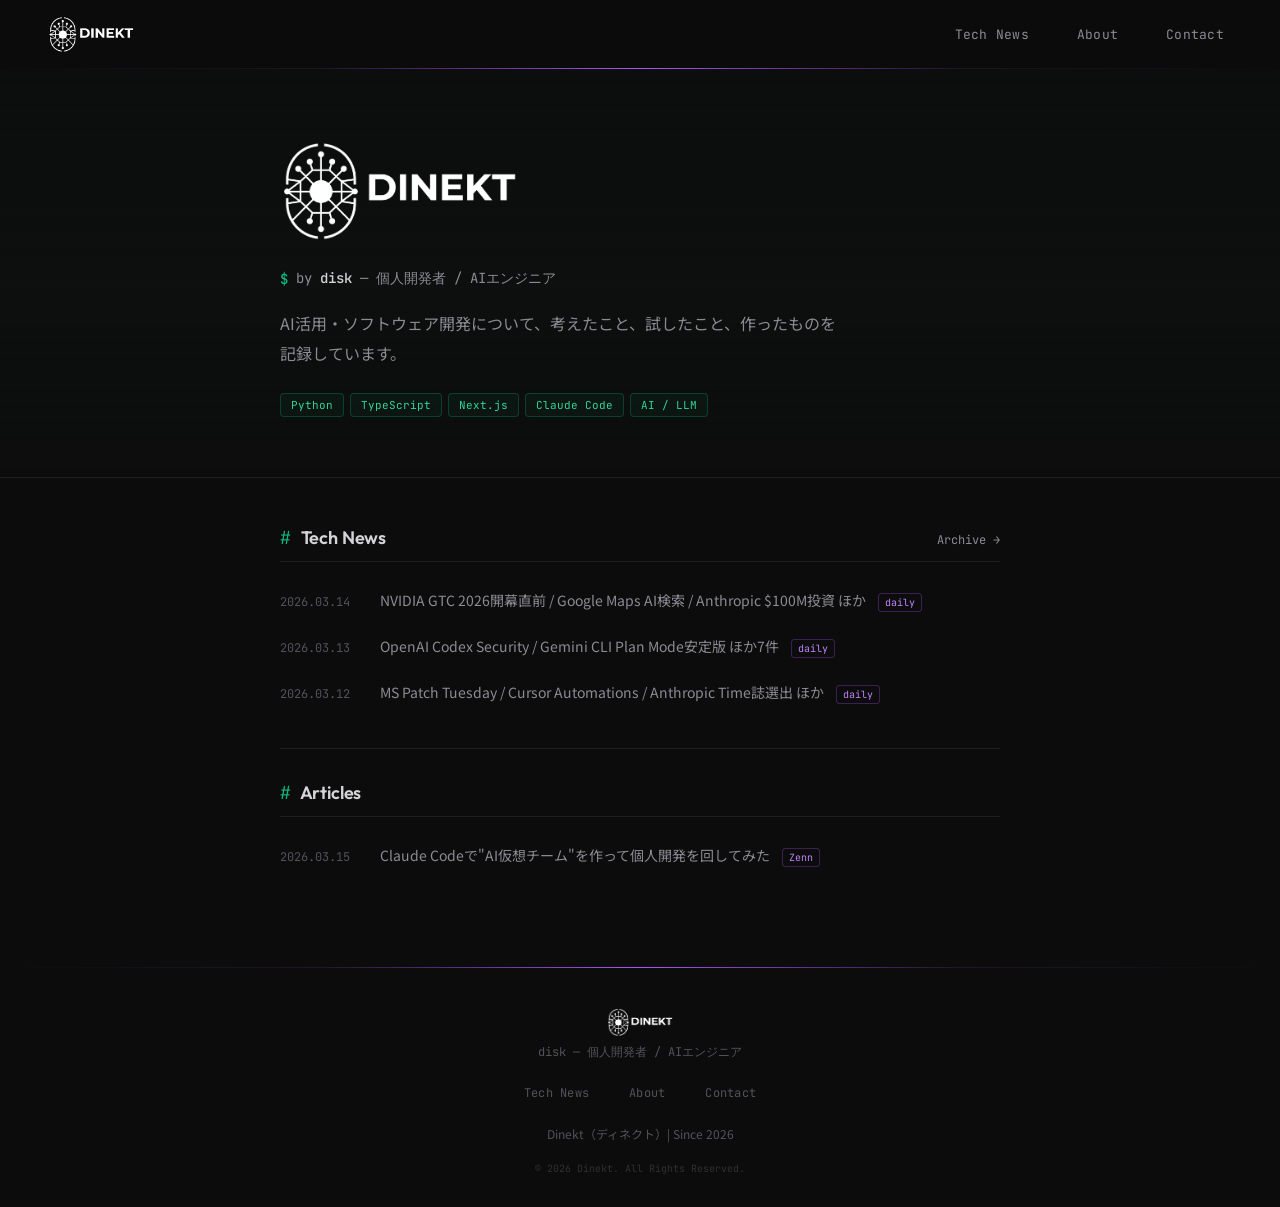
==== index.html @ d0fda5d6 "feat: ArticlesセクションにZenn初投稿記事を掲載 Co-Authored-By: Claude Opus 4.6 (1M context) <noreply@anthropic.com" ====
<!DOCTYPE html>
<html lang="ja">
<head>
<meta charset="UTF-8">
<meta name="viewport" content="width=device-width, initial-scale=1.0">
<title>Dinekt — disk | 個人開発者・AIエンジニア</title>
<meta name="description" content="disk（Dinekt）の技術ブログ＆ポートフォリオ。AI活用・ソフトウェア開発・テックニュースを発信しています。">
<meta property="og:title" content="Dinekt — disk | 個人開発者・AIエンジニア">
<meta property="og:description" content="AI活用・ソフトウェア開発・テックニュースを発信する個人開発者diskのサイト。">
<meta property="og:type" content="website">
<meta property="og:url" content="https://dinekt.com/">
<link rel="canonical" href="https://dinekt.com/">
<link rel="sitemap" type="application/xml" href="/sitemap.xml">
<meta name="robots" content="index, follow">
<meta property="og:image" content="https://dinekt.com/assets/logo.png">
<meta property="og:locale" content="ja_JP">
<meta property="og:site_name" content="Dinekt">
<meta name="twitter:card" content="summary">
<meta name="twitter:title" content="Dinekt — disk | 個人開発者・AIエンジニア">
<meta name="twitter:description" content="AI活用・ソフトウェア開発・テックニュースを発信する個人開発者diskのサイト。">
<link rel="preconnect" href="https://fonts.googleapis.com">
<link href="https://fonts.googleapis.com/css2?family=Outfit:wght@300;400;500;600;700;800&family=Noto+Sans+JP:wght@300;400;500;600;700&family=JetBrains+Mono:wght@300;400;500&display=swap" rel="stylesheet">
<link rel="stylesheet" href="css/style.css">
</head>
<body>

<!-- ===== HEADER ===== -->
<header id="header" class="scrolled">
  <a href="#" class="logo"><img src="assets/logo.png" alt="Dinekt" class="logo-img"></a>
  <nav id="nav">
    <a href="tech-news.html">Tech News</a>
    <a href="about.html">About</a>
    <a href="contact.html">Contact</a>
  </nav>
  <div class="hamburger" id="hamburger">
    <span></span><span></span><span></span>
  </div>
</header>

<!-- Mobile menu overlay -->
<div class="mobile-menu" id="mobile-menu">
  <nav class="mobile-nav">
    <a href="tech-news.html">Tech News</a>
    <a href="about.html">About</a>
    <a href="contact.html">Contact</a>
  </nav>
</div>

<!-- ===== HERO (compact, journal style) ===== -->
<section class="journal-hero">
  <div class="journal-hero-inner">
    <div class="journal-hero-logo">
      <img src="assets/logo.png" alt="Dinekt" class="hero-logo">
    </div>
    <div class="journal-hero-meta">
      <span class="journal-prompt">$</span>
      <span class="journal-typing">by <strong>disk</strong> — 個人開発者 / AIエンジニア</span>
    </div>
    <p class="journal-hero-desc">
      AI活用・ソフトウェア開発について、考えたこと、試したこと、作ったものを記録しています。
    </p>
    <div class="journal-tags">
      <span>Python</span>
      <span>TypeScript</span>
      <span>Next.js</span>
      <span>Claude Code</span>
      <span>AI / LLM</span>
    </div>
  </div>
</section>

<!-- ===== FEED ===== -->
<main class="feed">
  <div class="feed-inner">

    <!-- Section: Tech News -->
    <section class="feed-section">
      <div class="feed-section-header">
        <h2><span class="feed-hash">#</span> Tech News</h2>
        <a href="tech-news.html" class="feed-more">Archive &rarr;</a>
      </div>
      <div class="feed-list">
        <a href="tech-news.html" class="feed-item">
          <time>2026.03.14</time>
          <div class="feed-item-body">
            <p class="feed-item-title">NVIDIA GTC 2026開幕直前 / Google Maps AI検索 / Anthropic $100M投資 ほか</p>
            <span class="feed-item-tag">daily</span>
          </div>
        </a>
        <a href="tech-news.html" class="feed-item">
          <time>2026.03.13</time>
          <div class="feed-item-body">
            <p class="feed-item-title">OpenAI Codex Security / Gemini CLI Plan Mode安定版 ほか7件</p>
            <span class="feed-item-tag">daily</span>
          </div>
        </a>
        <a href="tech-news.html" class="feed-item">
          <time>2026.03.12</time>
          <div class="feed-item-body">
            <p class="feed-item-title">MS Patch Tuesday / Cursor Automations / Anthropic Time誌選出 ほか</p>
            <span class="feed-item-tag">daily</span>
          </div>
        </a>
      </div>
    </section>

    <!-- Divider -->
    <hr class="feed-divider">

    <!-- Section: Articles -->
    <section class="feed-section">
      <div class="feed-section-header">
        <h2><span class="feed-hash">#</span> Articles</h2>
      </div>
      <div class="feed-list">
        <a href="https://zenn.dev/dinekt/articles/ai-virtual-team-with-claude-code" class="feed-item" target="_blank" rel="noopener">
          <time>2026.03.15</time>
          <div class="feed-item-body">
            <p class="feed-item-title">Claude Codeで"AI仮想チーム"を作って個人開発を回してみた</p>
            <span class="feed-item-tag">Zenn</span>
          </div>
        </a>
      </div>
    </section>

    <!-- Projects: 準備ができたら追加 -->

  </div>
</main>

<!-- ===== FOOTER ===== -->
<footer>
  <div class="footer-inner">
    <div class="footer-left">
      <a href="#" class="footer-logo"><img src="assets/logo.png" alt="Dinekt" class="footer-logo-img"></a>
      <p class="footer-tagline">disk — 個人開発者 / AIエンジニア</p>
    </div>
    <nav class="footer-nav">
      <a href="tech-news.html">Tech News</a>
      <a href="about.html">About</a>
      <a href="contact.html">Contact</a>
    </nav>
    <div class="footer-info">
      <p>Dinekt（ディネクト）| Since 2026</p>
    </div>
    <p class="footer-copy">&copy; 2026 Dinekt. All Rights Reserved.</p>
  </div>
</footer>

<script type="application/ld+json">
{
  "@context": "https://schema.org",
  "@type": "Person",
  "name": "disk",
  "url": "https://dinekt.com",
  "jobTitle": "個人開発者 / AIエンジニア",
  "knowsAbout": ["AI", "Python", "TypeScript", "ソフトウェア開発"],
  "brand": {
    "@type": "Brand",
    "name": "Dinekt"
  }
}
</script>
<script src="js/main.js"></script>
</body>
</html>
---- css/style.css ----
*, *::before, *::after {
  margin: 0;
  padding: 0;
  box-sizing: border-box;
}

:root {
  --primary: #0a0a0a;
  --accent: #10b981;
  --accent-light: #34d399;
  --accent-glow: rgba(16, 185, 129, 0.12);
  --accent-purple: #a855f7;
  --accent-purple-light: #c084fc;
  --accent-purple-glow: rgba(168, 85, 247, 0.12);
  --bg: #0c0c0c;
  --bg-surface: #141414;
  --bg-hover: #1a1a1a;
  --border: rgba(255,255,255,0.08);
  --border-strong: rgba(255,255,255,0.15);
  --text: #d4d4d8;
  --text-muted: #8b8b94;
  --text-faint: #52525b;
  --font-en: 'Outfit', sans-serif;
  --font-jp: 'Noto Sans JP', sans-serif;
  --font-mono: 'JetBrains Mono', monospace;

  --text-xs: 0.75rem;
  --text-sm: 0.8125rem;
  --text-base: 0.875rem;
  --text-md: 1rem;
  --text-lg: 1.125rem;
  --text-xl: 1.5rem;

  --ease-out: cubic-bezier(0.215, 0.61, 0.355, 1);
}

html {
  scroll-behavior: smooth;
  font-size: 16px;
}

body {
  font-family: var(--font-jp);
  background: var(--bg);
  color: var(--text);
  overflow-x: hidden;
  -webkit-font-smoothing: antialiased;
}

/* ============ ANIMATIONS ============ */
@keyframes pulse-green {
  0%, 100% { box-shadow: 0 0 8px rgba(16, 185, 129, 0.5); }
  50% { box-shadow: 0 0 18px rgba(16, 185, 129, 0.2); }
}

@keyframes fade-in-up {
  from { opacity: 0; transform: translateY(12px); }
  to { opacity: 1; transform: translateY(0); }
}

/* ============ HEADER ============ */
header {
  position: fixed;
  top: 0;
  left: 0;
  width: 100%;
  z-index: 1000;
  padding: 16px 48px;
  display: flex;
  justify-content: space-between;
  align-items: center;
  background: rgba(12,12,12,0.9);
  backdrop-filter: blur(20px);
  -webkit-backdrop-filter: blur(20px);
  border-bottom: 1px solid transparent;
  border-image: linear-gradient(90deg, transparent, var(--accent-purple-glow), var(--accent-purple), var(--accent-purple-glow), transparent) 1;
}

.logo { text-decoration: none; display: flex; align-items: center; }
.logo-img { height: 36px; width: auto; filter: invert(1); }

nav { display: flex; gap: 32px; align-items: center; }

nav a {
  font-family: var(--font-mono);
  font-size: var(--text-sm);
  font-weight: 400;
  letter-spacing: 0.02em;
  color: var(--text-muted);
  text-decoration: none;
  padding: 4px 8px;
  border-radius: 4px;
  transition: color 0.3s var(--ease-out), background 0.3s var(--ease-out);
}

nav a:hover {
  color: var(--text);
  background: var(--accent-purple-glow);
}

nav a.nav-active {
  color: var(--accent-purple-light);
}

/* Hamburger */
.hamburger { display: none; flex-direction: column; gap: 5px; cursor: pointer; z-index: 1001; }
.hamburger span { width: 20px; height: 1.5px; background: var(--text); transition: transform 0.3s, opacity 0.3s; }
.hamburger.active span:nth-child(1) { transform: translateY(6.5px) rotate(45deg); }
.hamburger.active span:nth-child(2) { opacity: 0; }
.hamburger.active span:nth-child(3) { transform: translateY(-6.5px) rotate(-45deg); }

.mobile-menu {
  position: fixed; inset: 0; z-index: 999;
  background: rgba(12,12,12,0.98);
  backdrop-filter: blur(20px);
  display: flex; align-items: center; justify-content: center;
  opacity: 0; pointer-events: none; transition: opacity 0.4s;
}
.mobile-menu.open { opacity: 1; pointer-events: auto; }
.mobile-nav { display: flex; flex-direction: column; align-items: center; gap: 28px; }
.mobile-nav a {
  font-family: var(--font-mono); font-size: var(--text-lg); color: var(--text);
  text-decoration: none;
}

/* ============ JOURNAL HERO ============ */
.journal-hero {
  padding: 140px 48px 60px;
  border-bottom: 1px solid var(--border);
  background: linear-gradient(180deg, var(--bg) 0%, rgba(16, 185, 129, 0.02) 60%, var(--bg) 100%);
}

.journal-hero-inner {
  max-width: 720px;
  margin: 0 auto;
  animation: fade-in-up 0.8s var(--ease-out);
}

.journal-hero-logo {
  margin-bottom: 24px;
}

.hero-logo {
  height: clamp(64px, 12vw, 100px);
  width: auto;
  filter: invert(1);
}

.journal-hero-meta {
  font-family: var(--font-mono);
  font-size: var(--text-base);
  color: var(--text-muted);
  margin-bottom: 20px;
  display: flex;
  align-items: center;
  gap: 8px;
}

.journal-prompt {
  color: var(--accent);
  font-weight: 500;
}

.journal-typing strong {
  color: var(--text);
  font-weight: 500;
}

.journal-hero-desc {
  font-size: var(--text-md);
  line-height: 1.9;
  color: var(--text-muted);
  font-weight: 400;
  margin-bottom: 24px;
  max-width: 560px;
}

.journal-tags {
  display: flex;
  flex-wrap: wrap;
  gap: 6px;
}

.journal-tags span {
  font-family: var(--font-mono);
  font-size: 0.6875rem;
  padding: 4px 10px;
  border: 1px solid rgba(16, 185, 129, 0.25);
  border-radius: 4px;
  color: var(--accent-light);
  background: rgba(16, 185, 129, 0.05);
  transition: all 0.3s;
}

.journal-tags span:hover {
  border-color: var(--accent);
  background: rgba(16, 185, 129, 0.12);
  box-shadow: 0 0 10px rgba(16, 185, 129, 0.15);
}

/* ============ FEED ============ */
.feed {
  padding: 0 48px;
}

.feed-inner {
  max-width: 720px;
  margin: 0 auto;
  padding: 48px 0 80px;
}

.feed-section {
  margin-bottom: 8px;
}

.feed-section-header {
  display: flex;
  align-items: baseline;
  justify-content: space-between;
  margin-bottom: 16px;
  padding-bottom: 12px;
  border-bottom: 1px solid var(--border);
}

.feed-section-header h2 {
  font-family: var(--font-en);
  font-size: var(--text-lg);
  font-weight: 600;
  color: var(--text);
  letter-spacing: -0.01em;
}

.feed-hash {
  color: var(--accent);
  margin-right: 6px;
  font-family: var(--font-mono);
  font-weight: 400;
}

.feed-more {
  font-family: var(--font-mono);
  font-size: var(--text-xs);
  color: var(--text-muted);
  text-decoration: none;
  transition: color 0.3s;
}

.feed-more:hover { color: var(--accent-light); }

.feed-list {
  display: flex;
  flex-direction: column;
}

.feed-item {
  display: flex;
  align-items: baseline;
  gap: 20px;
  padding: 12px 12px;
  margin: 0 -12px;
  border-radius: 8px;
  text-decoration: none;
  transition: background 0.2s, box-shadow 0.3s;
}

.feed-item:hover {
  background: var(--bg-hover);
  box-shadow: inset 2px 0 0 var(--accent);
}

.feed-item time {
  font-family: var(--font-mono);
  font-size: var(--text-xs);
  color: var(--text-faint);
  white-space: nowrap;
  min-width: 80px;
}

.feed-item-body {
  display: flex;
  align-items: baseline;
  gap: 12px;
  flex: 1;
  min-width: 0;
}

.feed-item-title {
  font-size: var(--text-base);
  line-height: 1.5;
  color: var(--text-muted);
  font-weight: 400;
  margin: 0;
  transition: color 0.3s;
}

.feed-item:hover .feed-item-title {
  color: var(--text);
}

.feed-item-tag {
  font-family: var(--font-mono);
  font-size: 0.625rem;
  padding: 2px 6px;
  border: 1px solid rgba(168, 85, 247, 0.3);
  border-radius: 3px;
  color: var(--accent-purple-light);
  white-space: nowrap;
  flex-shrink: 0;
}

.feed-muted {
  color: var(--text-faint) !important;
  font-family: var(--font-mono);
  font-style: normal;
  font-size: var(--text-sm);
}

.feed-item-placeholder {
  padding: 16px 12px;
}

.feed-divider {
  border: none;
  border-top: 1px solid var(--border);
  margin: 32px 0;
}

/* ============ PROJECTS ============ */
.feed-projects {
  display: flex;
  flex-direction: column;
  gap: 4px;
}

.feed-project {
  display: flex;
  align-items: center;
  gap: 16px;
  padding: 14px 12px;
  margin: 0 -12px;
  border-radius: 8px;
  transition: background 0.2s;
}

.feed-project:hover {
  background: var(--bg-hover);
}

.project-status {
  width: 8px;
  height: 8px;
  border-radius: 50%;
  flex-shrink: 0;
}

.project-status-active {
  background: var(--accent);
  animation: pulse-green 2.5s ease-in-out infinite;
}

.project-info {
  flex: 1;
  min-width: 0;
}

.project-info h3 {
  font-family: var(--font-en);
  font-size: var(--text-base);
  font-weight: 600;
  color: var(--text);
  margin-bottom: 2px;
}

.project-info p {
  font-size: var(--text-sm);
  color: var(--text-muted);
  font-weight: 400;
  margin: 0;
}

.project-tech {
  font-family: var(--font-mono);
  font-size: 0.625rem;
  color: var(--text-faint);
  white-space: nowrap;
}

/* ============ PAGE CONTENT (About, Contact) ============ */
.page-content {
  padding: 120px 48px 80px;
}

.page-inner {
  max-width: 720px;
  margin: 0 auto;
}

.page-inner-narrow {
  max-width: 560px;
}

.page-title {
  font-family: var(--font-en);
  font-size: clamp(1.5rem, 3vw, 2rem);
  font-weight: 700;
  color: var(--text);
  margin-bottom: 40px;
  padding-bottom: 16px;
  border-bottom: 1px solid var(--border);
}

.page-desc {
  font-size: var(--text-md);
  color: var(--text-muted);
  font-weight: 400;
  line-height: 1.8;
  margin-bottom: 32px;
}

/* About page */
.about-block {
  margin-bottom: 48px;
}

.about-block h2 {
  font-family: var(--font-en);
  font-size: var(--text-lg);
  font-weight: 600;
  color: var(--text);
  margin-bottom: 16px;
}

.about-role {
  font-family: var(--font-mono);
  font-size: var(--text-sm);
  color: var(--accent);
  margin-bottom: 16px;
}

.about-block p {
  font-size: var(--text-base);
  line-height: 2;
  color: var(--text-muted);
  font-weight: 400;
  margin-bottom: 12px;
}

.skill-section {
  margin-bottom: 20px;
}

.skill-section h3 {
  font-family: var(--font-mono);
  font-size: var(--text-xs);
  font-weight: 500;
  color: var(--text-faint);
  margin-bottom: 8px;
  text-transform: uppercase;
  letter-spacing: 0.05em;
}

.skill-tags {
  display: flex;
  flex-wrap: wrap;
  gap: 6px;
}

.skill-tags span {
  font-family: var(--font-mono);
  font-size: 0.6875rem;
  padding: 4px 10px;
  border: 1px solid rgba(16, 185, 129, 0.25);
  border-radius: 4px;
  color: var(--accent-light);
  background: rgba(16, 185, 129, 0.05);
  transition: all 0.3s;
}

.skill-tags span:hover {
  border-color: var(--accent);
  background: rgba(16, 185, 129, 0.12);
  box-shadow: 0 0 10px rgba(16, 185, 129, 0.15);
}

.about-table {
  width: 100%;
  border-collapse: collapse;
  margin-top: 16px;
}

.about-table tr { border-bottom: 1px solid var(--border); }

.about-table th {
  font-size: var(--text-sm);
  font-weight: 400;
  color: var(--text-faint);
  text-align: left;
  padding: 12px 0;
  width: 120px;
}

.about-table td {
  font-size: var(--text-base);
  color: var(--text-muted);
  padding: 12px 0;
}

/* Contact page */
.contact-form {
  display: flex;
  flex-direction: column;
  gap: 16px;
}

.form-row {
  display: grid;
  grid-template-columns: 1fr 1fr;
  gap: 16px;
}

.form-group label {
  display: block;
  font-family: var(--font-mono);
  font-size: var(--text-xs);
  color: var(--text-faint);
  margin-bottom: 6px;
  text-transform: uppercase;
  letter-spacing: 0.05em;
}

.form-group input,
.form-group select,
.form-group textarea {
  width: 100%;
  padding: 12px 14px;
  background: var(--bg-surface);
  border: 1px solid var(--border);
  border-radius: 6px;
  color: var(--text);
  font-family: var(--font-jp);
  font-size: var(--text-base);
  transition: border-color 0.3s, box-shadow 0.3s;
  outline: none;
}

.form-group input::placeholder,
.form-group textarea::placeholder {
  color: var(--text-faint);
}

.form-group select {
  appearance: none;
  background-image: url("data:image/svg+xml,%3Csvg xmlns='http://www.w3.org/2000/svg' width='10' height='6' viewBox='0 0 10 6'%3E%3Cpath d='M1 1l4 4 4-4' stroke='rgba(255,255,255,0.3)' stroke-width='1.5' fill='none'/%3E%3C/svg%3E");
  background-repeat: no-repeat;
  background-position: right 14px center;
  cursor: pointer;
}

.form-group select option { background: var(--bg-surface); color: var(--text); }

.form-group input:focus,
.form-group select:focus,
.form-group textarea:focus {
  border-color: var(--accent);
  box-shadow: 0 0 12px rgba(16, 185, 129, 0.2);
}

.form-group textarea { resize: vertical; min-height: 100px; }

.contact-btn-sm {
  display: inline-flex;
  align-items: center;
  gap: 8px;
  padding: 12px 28px;
  background: linear-gradient(135deg, var(--accent-purple), var(--accent-purple-light));
  color: #fff;
  border: none;
  border-radius: 6px;
  font-family: var(--font-jp);
  font-size: var(--text-base);
  font-weight: 500;
  cursor: pointer;
  transition: all 0.3s var(--ease-out);
  align-self: flex-start;
}

.contact-btn-sm:hover {
  transform: translateY(-2px);
  box-shadow: 0 8px 24px rgba(168, 85, 247, 0.3);
}

.form-note {
  font-size: var(--text-xs);
  color: var(--text-faint);
  margin-top: 8px;
}

/* ============ FOOTER ============ */
footer {
  border-top: 1px solid transparent;
  border-image: linear-gradient(90deg, transparent, var(--accent-purple-glow), var(--accent-purple), var(--accent-purple-glow), transparent) 1;
  padding: 40px 48px 32px;
}

.footer-inner {
  max-width: 720px;
  margin: 0 auto;
  display: flex;
  flex-direction: column;
  align-items: center;
  gap: 20px;
}

.footer-left {
  display: flex;
  flex-direction: column;
  align-items: center;
  gap: 8px;
}

.footer-logo { display: flex; align-items: center; }
.footer-logo-img { height: 28px; width: auto; filter: invert(1); }

.footer-tagline {
  font-family: var(--font-mono);
  font-size: var(--text-xs);
  color: var(--text-faint);
}

.footer-nav { display: flex; gap: 24px; flex-wrap: wrap; justify-content: center; }

.footer-nav a {
  font-family: var(--font-mono);
  font-size: var(--text-xs);
  color: var(--text-faint);
  text-decoration: none;
  transition: color 0.3s;
}

.footer-nav a:hover { color: var(--accent-light); }

.footer-info { font-size: var(--text-xs); color: var(--text-faint); }

.footer-copy {
  font-family: var(--font-mono);
  font-size: 0.625rem;
  color: rgba(255,255,255,0.15);
}

/* ============ RESPONSIVE ============ */
@media (max-width: 768px) {
  header { padding: 14px 20px; }
  nav { display: none; }
  .hamburger { display: flex; }

  .journal-hero { padding: 110px 20px 48px; }
  .feed { padding: 0 20px; }
  .page-content { padding: 100px 20px 60px; }
  footer { padding: 32px 20px 24px; }

  .feed-item { flex-direction: column; gap: 4px; }
  .feed-item time { min-width: unset; }
  .feed-item-body { flex-direction: column; }

  .feed-project { flex-direction: column; align-items: flex-start; gap: 8px; }
  .project-tech { margin-left: 24px; }

  .form-row { grid-template-columns: 1fr; }
}
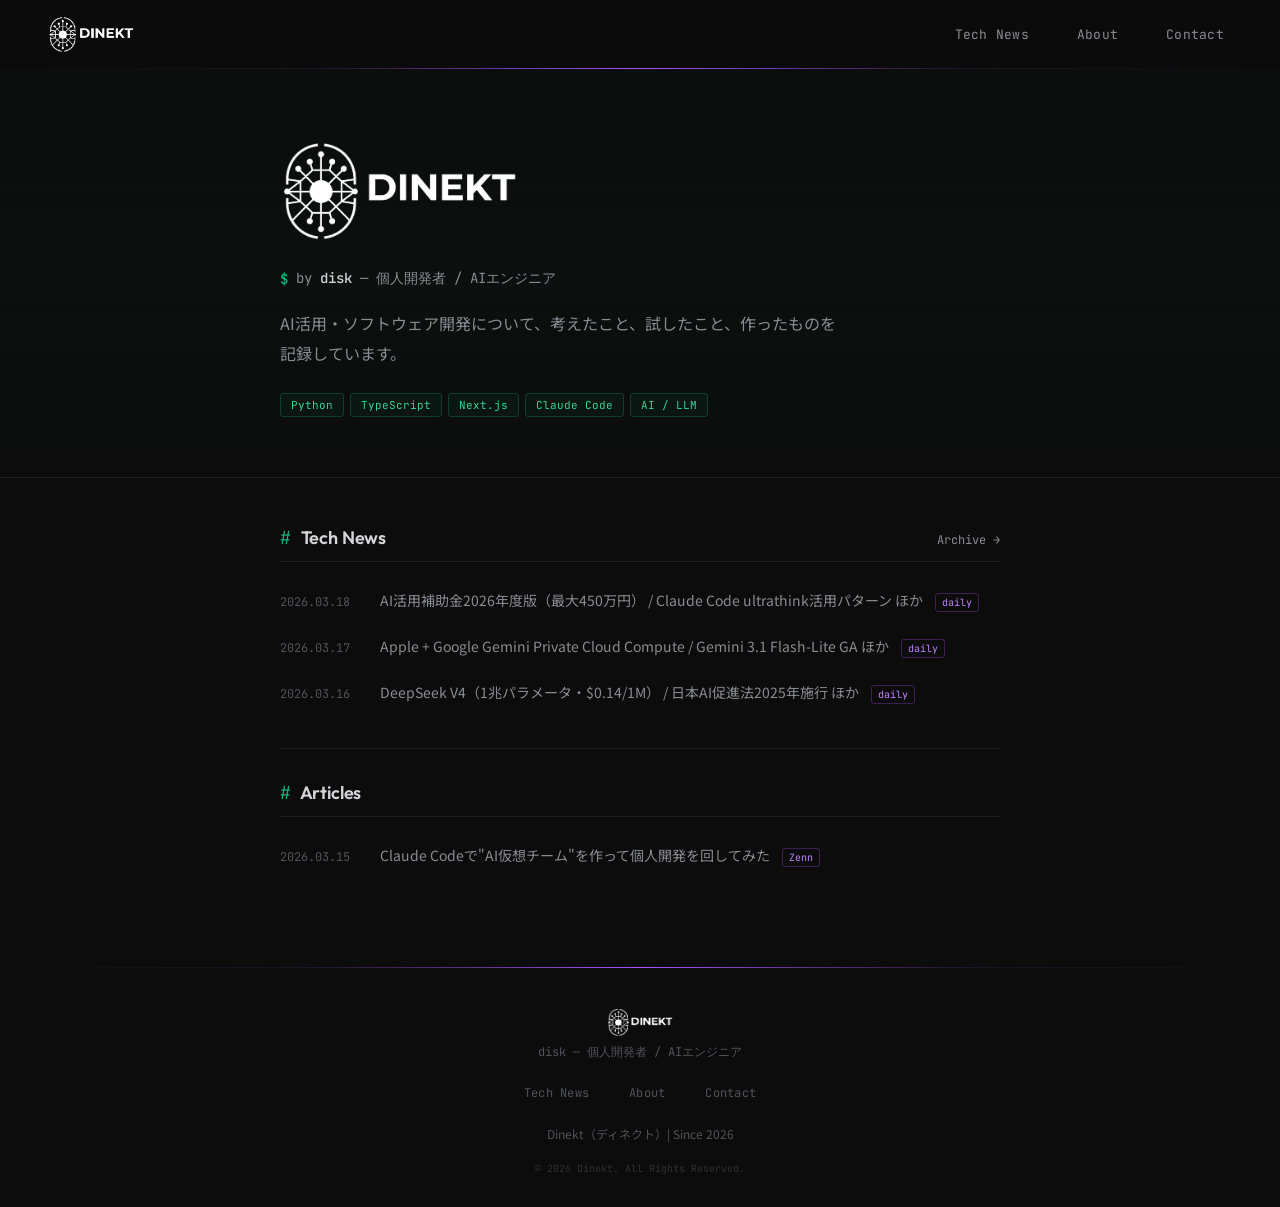
==== commit a74d4b74: "docs: テックニュース4日分追加（3/15-3/18） - 2026-03-15: NVIDIA Nemotron 3 Super / PyPI悪意パッケージ - 2026-03-16: Deep" ====
--- a/index.html
+++ b/index.html
@@ -80,24 +80,24 @@
         <a href="tech-news.html" class="feed-more">Archive &rarr;</a>
       </div>
       <div class="feed-list">
-        <a href="tech-news.html" class="feed-item">
-          <time>2026.03.14</time>
+        <a href="tech-news.html#2026-03-18" class="feed-item">
+          <time>2026.03.18</time>
           <div class="feed-item-body">
-            <p class="feed-item-title">NVIDIA GTC 2026開幕直前 / Google Maps AI検索 / Anthropic $100M投資 ほか</p>
+            <p class="feed-item-title">AI活用補助金2026年度版（最大450万円） / Claude Code ultrathink活用パターン ほか</p>
             <span class="feed-item-tag">daily</span>
           </div>
         </a>
-        <a href="tech-news.html" class="feed-item">
-          <time>2026.03.13</time>
+        <a href="tech-news.html#2026-03-17" class="feed-item">
+          <time>2026.03.17</time>
           <div class="feed-item-body">
-            <p class="feed-item-title">OpenAI Codex Security / Gemini CLI Plan Mode安定版 ほか7件</p>
+            <p class="feed-item-title">Apple + Google Gemini Private Cloud Compute / Gemini 3.1 Flash-Lite GA ほか</p>
             <span class="feed-item-tag">daily</span>
           </div>
         </a>
-        <a href="tech-news.html" class="feed-item">
-          <time>2026.03.12</time>
+        <a href="tech-news.html#2026-03-16" class="feed-item">
+          <time>2026.03.16</time>
           <div class="feed-item-body">
-            <p class="feed-item-title">MS Patch Tuesday / Cursor Automations / Anthropic Time誌選出 ほか</p>
+            <p class="feed-item-title">DeepSeek V4（1兆パラメータ・$0.14/1M） / 日本AI促進法2025年施行 ほか</p>
             <span class="feed-item-tag">daily</span>
           </div>
         </a>
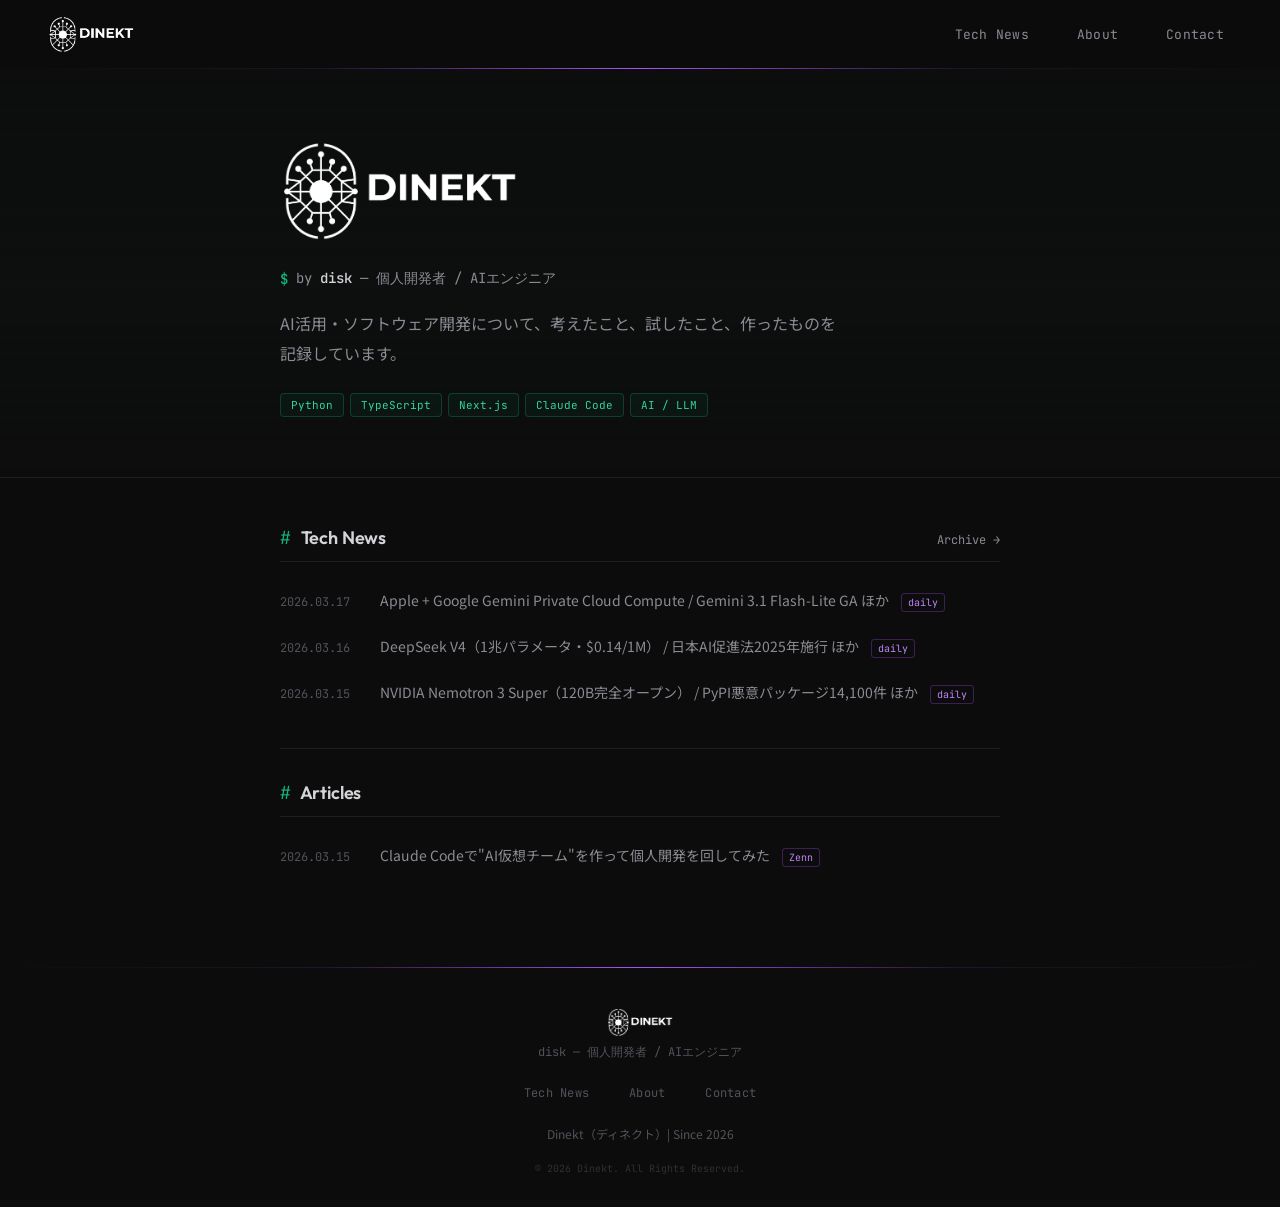
==== commit c5a9a6b4: "fix: 3/18テックニュースを非表示（明日分のため） articles.jsonから3/18を除外、index.htmlの最新3件を3/15-3/17に変更。 MDファイルは保持（明日公開時にar" ====
--- a/index.html
+++ b/index.html
@@ -80,13 +80,6 @@
         <a href="tech-news.html" class="feed-more">Archive &rarr;</a>
       </div>
       <div class="feed-list">
-        <a href="tech-news.html#2026-03-18" class="feed-item">
-          <time>2026.03.18</time>
-          <div class="feed-item-body">
-            <p class="feed-item-title">AI活用補助金2026年度版（最大450万円） / Claude Code ultrathink活用パターン ほか</p>
-            <span class="feed-item-tag">daily</span>
-          </div>
-        </a>
         <a href="tech-news.html#2026-03-17" class="feed-item">
           <time>2026.03.17</time>
           <div class="feed-item-body">
@@ -98,6 +91,13 @@
           <time>2026.03.16</time>
           <div class="feed-item-body">
             <p class="feed-item-title">DeepSeek V4（1兆パラメータ・$0.14/1M） / 日本AI促進法2025年施行 ほか</p>
+            <span class="feed-item-tag">daily</span>
+          </div>
+        </a>
+        <a href="tech-news.html#2026-03-15" class="feed-item">
+          <time>2026.03.15</time>
+          <div class="feed-item-body">
+            <p class="feed-item-title">NVIDIA Nemotron 3 Super（120B完全オープン） / PyPI悪意パッケージ14,100件 ほか</p>
             <span class="feed-item-tag">daily</span>
           </div>
         </a>
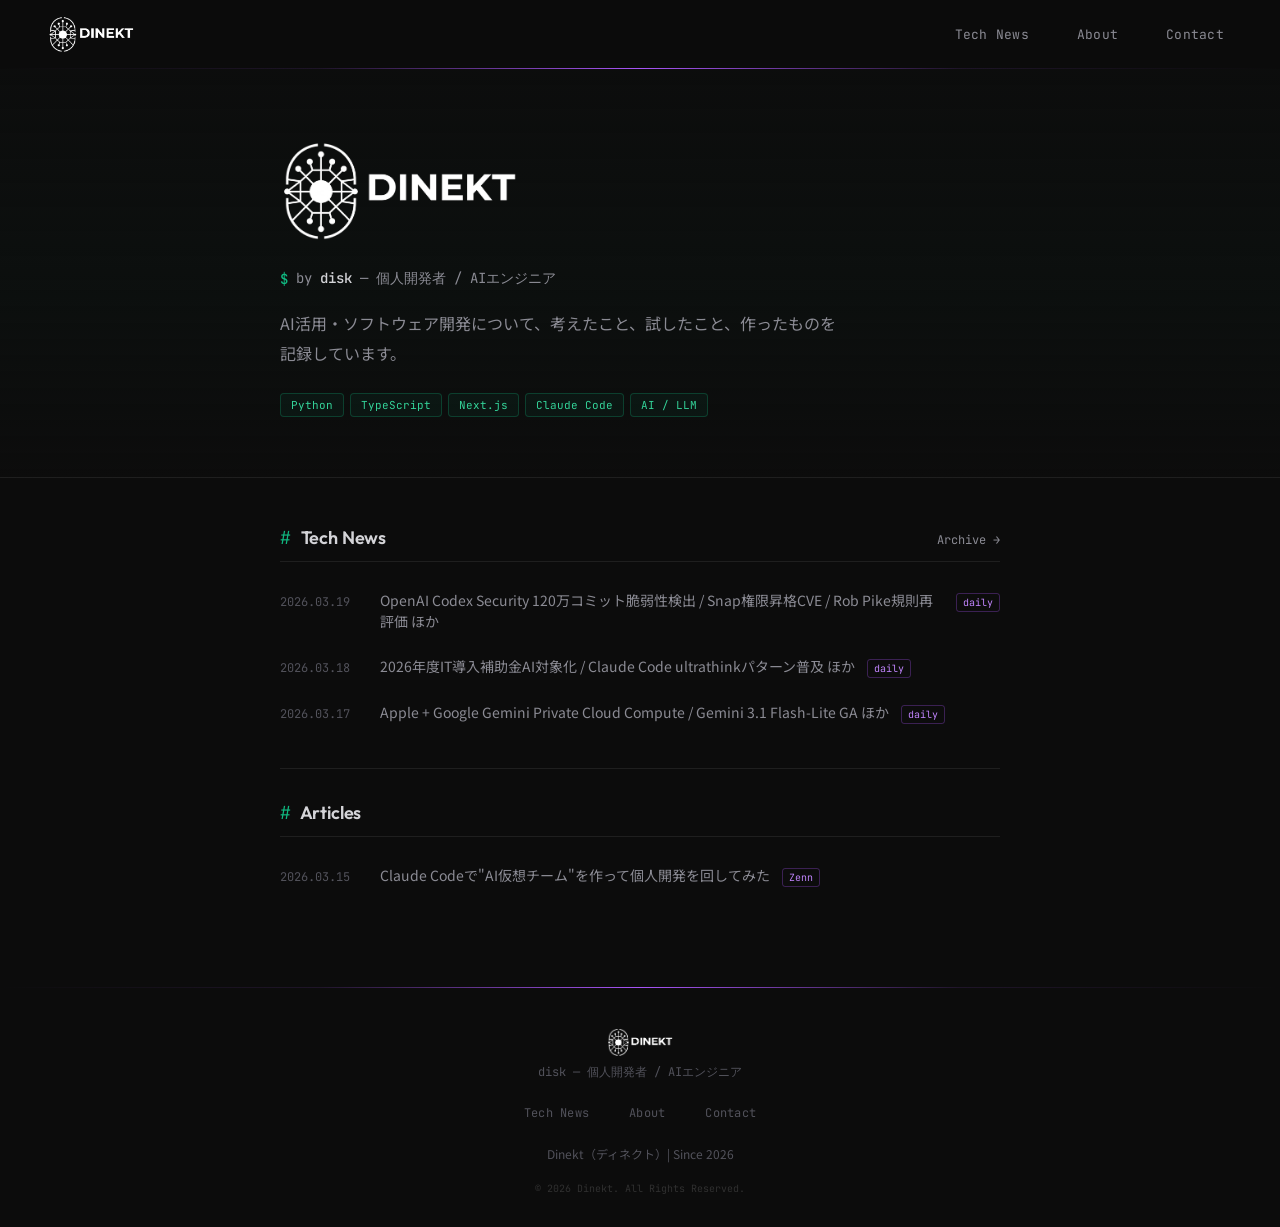
==== commit 31adbc6c: "docs: テックニュース3/18-3/19追加 + コンセプト刷新 - 3/19記事を新コンセプトで再構成（セキュリティ・AI・プログラミング言語・世界情勢） - 3/18記事追加 - index." ====
--- a/index.html
+++ b/index.html
@@ -80,24 +80,24 @@
         <a href="tech-news.html" class="feed-more">Archive &rarr;</a>
       </div>
       <div class="feed-list">
+        <a href="tech-news.html#2026-03-19" class="feed-item">
+          <time>2026.03.19</time>
+          <div class="feed-item-body">
+            <p class="feed-item-title">OpenAI Codex Security 120万コミット脆弱性検出 / Snap権限昇格CVE / Rob Pike規則再評価 ほか</p>
+            <span class="feed-item-tag">daily</span>
+          </div>
+        </a>
+        <a href="tech-news.html#2026-03-18" class="feed-item">
+          <time>2026.03.18</time>
+          <div class="feed-item-body">
+            <p class="feed-item-title">2026年度IT導入補助金AI対象化 / Claude Code ultrathinkパターン普及 ほか</p>
+            <span class="feed-item-tag">daily</span>
+          </div>
+        </a>
         <a href="tech-news.html#2026-03-17" class="feed-item">
           <time>2026.03.17</time>
           <div class="feed-item-body">
             <p class="feed-item-title">Apple + Google Gemini Private Cloud Compute / Gemini 3.1 Flash-Lite GA ほか</p>
-            <span class="feed-item-tag">daily</span>
-          </div>
-        </a>
-        <a href="tech-news.html#2026-03-16" class="feed-item">
-          <time>2026.03.16</time>
-          <div class="feed-item-body">
-            <p class="feed-item-title">DeepSeek V4（1兆パラメータ・$0.14/1M） / 日本AI促進法2025年施行 ほか</p>
-            <span class="feed-item-tag">daily</span>
-          </div>
-        </a>
-        <a href="tech-news.html#2026-03-15" class="feed-item">
-          <time>2026.03.15</time>
-          <div class="feed-item-body">
-            <p class="feed-item-title">NVIDIA Nemotron 3 Super（120B完全オープン） / PyPI悪意パッケージ14,100件 ほか</p>
             <span class="feed-item-tag">daily</span>
           </div>
         </a>
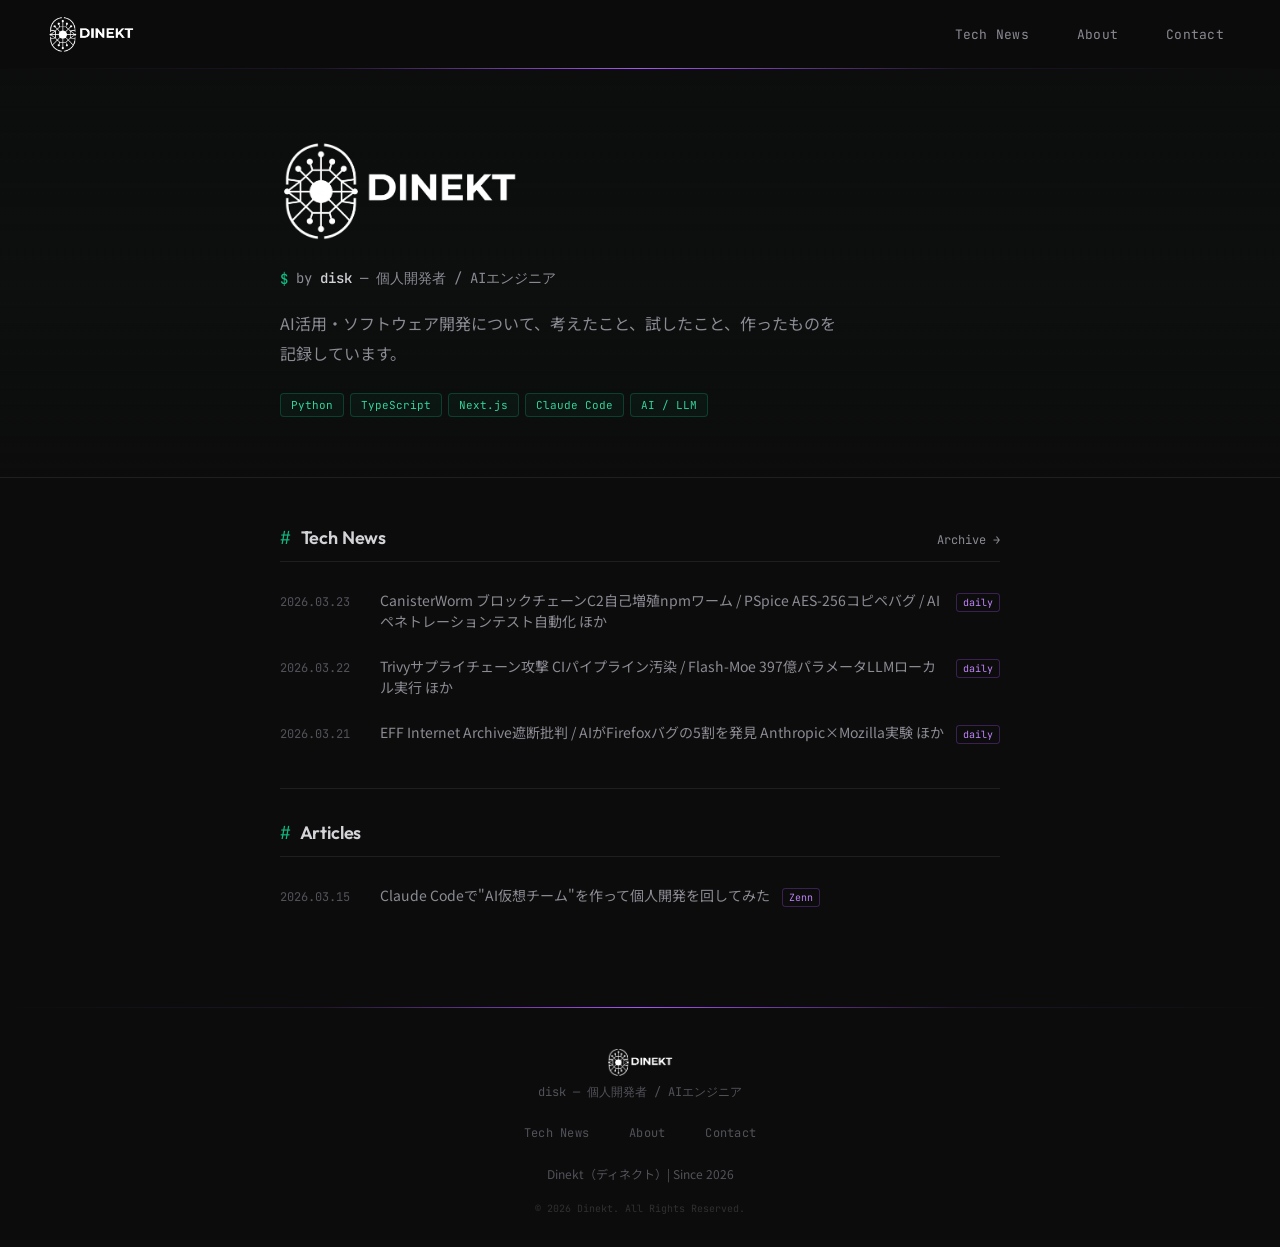
==== commit 85685e91: "docs: テックニュース3/23追加 + ホーム画面フィード更新（3/21-23）" ====
--- a/index.html
+++ b/index.html
@@ -80,24 +80,24 @@
         <a href="tech-news.html" class="feed-more">Archive &rarr;</a>
       </div>
       <div class="feed-list">
-        <a href="tech-news.html#2026-03-19" class="feed-item">
-          <time>2026.03.19</time>
+        <a href="tech-news.html#2026-03-23" class="feed-item">
+          <time>2026.03.23</time>
           <div class="feed-item-body">
-            <p class="feed-item-title">OpenAI Codex Security 120万コミット脆弱性検出 / Snap権限昇格CVE / Rob Pike規則再評価 ほか</p>
+            <p class="feed-item-title">CanisterWorm ブロックチェーンC2自己増殖npmワーム / PSpice AES-256コピペバグ / AIペネトレーションテスト自動化 ほか</p>
             <span class="feed-item-tag">daily</span>
           </div>
         </a>
-        <a href="tech-news.html#2026-03-18" class="feed-item">
-          <time>2026.03.18</time>
+        <a href="tech-news.html#2026-03-22" class="feed-item">
+          <time>2026.03.22</time>
           <div class="feed-item-body">
-            <p class="feed-item-title">2026年度IT導入補助金AI対象化 / Claude Code ultrathinkパターン普及 ほか</p>
+            <p class="feed-item-title">Trivyサプライチェーン攻撃 CIパイプライン汚染 / Flash-Moe 397億パラメータLLMローカル実行 ほか</p>
             <span class="feed-item-tag">daily</span>
           </div>
         </a>
-        <a href="tech-news.html#2026-03-17" class="feed-item">
-          <time>2026.03.17</time>
+        <a href="tech-news.html#2026-03-21" class="feed-item">
+          <time>2026.03.21</time>
           <div class="feed-item-body">
-            <p class="feed-item-title">Apple + Google Gemini Private Cloud Compute / Gemini 3.1 Flash-Lite GA ほか</p>
+            <p class="feed-item-title">EFF Internet Archive遮断批判 / AIがFirefoxバグの5割を発見 Anthropic×Mozilla実験 ほか</p>
             <span class="feed-item-tag">daily</span>
           </div>
         </a>
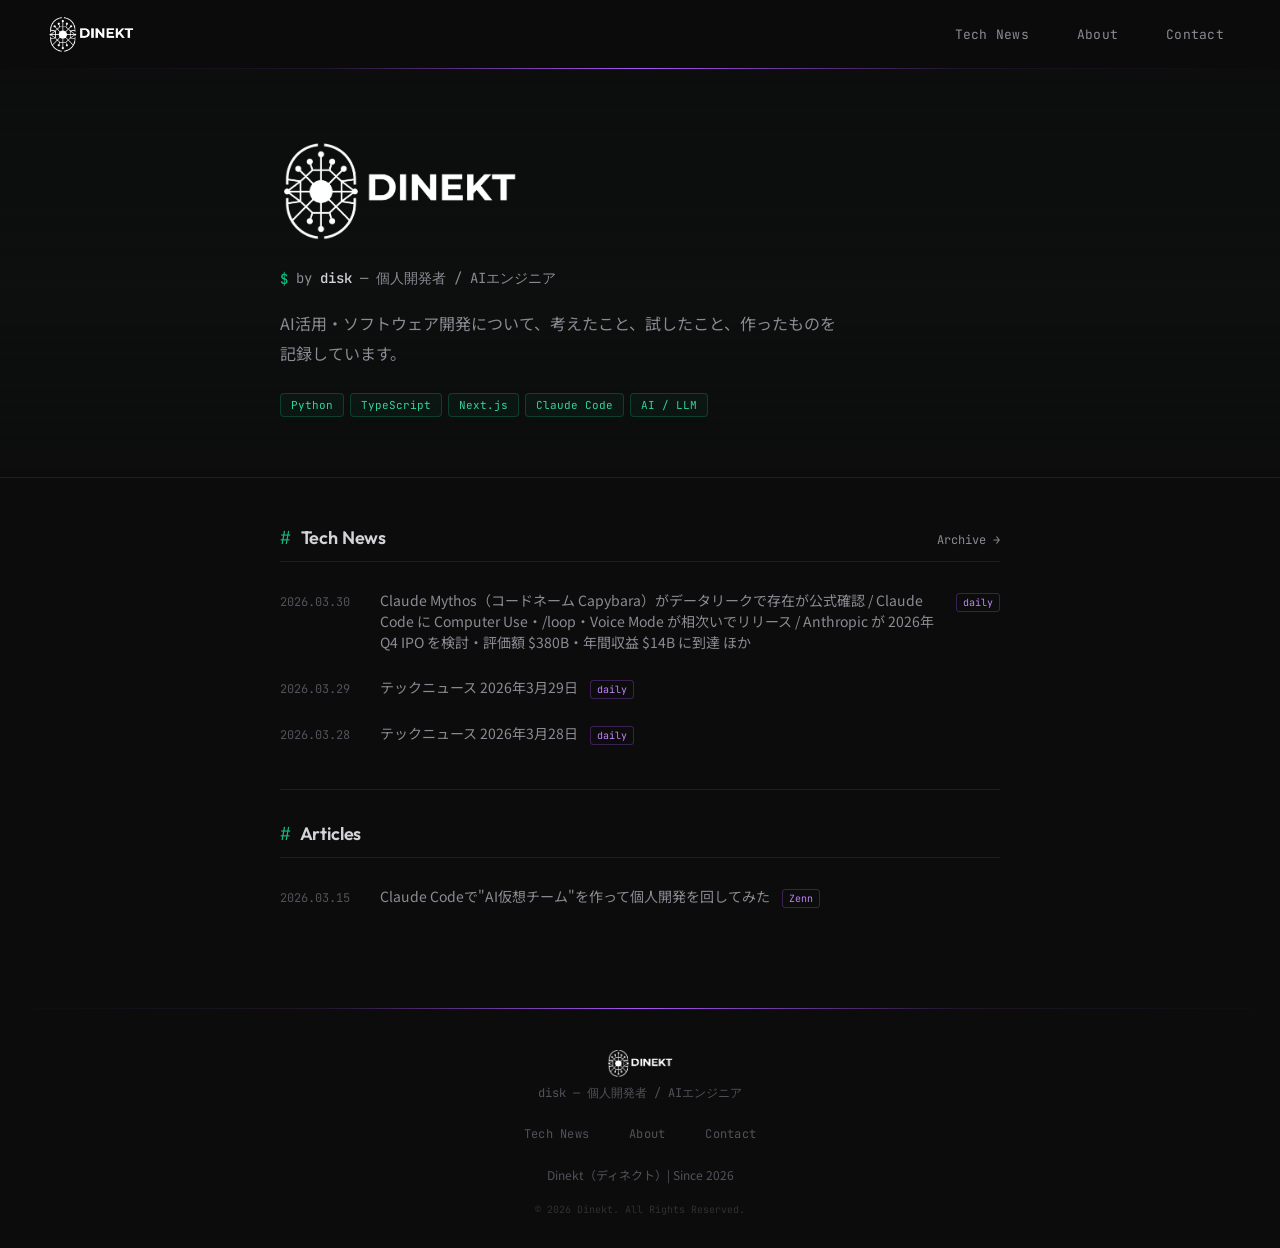
==== commit b38a19b2: "fix: テックニュースのスマホレイアウト崩れ修正 + ホーム画面の動的更新 - テーブル横スクロール・長URL折り返し・コードブロック縮小でモバイル対応 - ホーム画面のTech Newsをarti" ====
--- a/index.html
+++ b/index.html
@@ -79,28 +79,8 @@
         <h2><span class="feed-hash">#</span> Tech News</h2>
         <a href="tech-news.html" class="feed-more">Archive &rarr;</a>
       </div>
-      <div class="feed-list">
-        <a href="tech-news.html#2026-03-23" class="feed-item">
-          <time>2026.03.23</time>
-          <div class="feed-item-body">
-            <p class="feed-item-title">CanisterWorm ブロックチェーンC2自己増殖npmワーム / PSpice AES-256コピペバグ / AIペネトレーションテスト自動化 ほか</p>
-            <span class="feed-item-tag">daily</span>
-          </div>
-        </a>
-        <a href="tech-news.html#2026-03-22" class="feed-item">
-          <time>2026.03.22</time>
-          <div class="feed-item-body">
-            <p class="feed-item-title">Trivyサプライチェーン攻撃 CIパイプライン汚染 / Flash-Moe 397億パラメータLLMローカル実行 ほか</p>
-            <span class="feed-item-tag">daily</span>
-          </div>
-        </a>
-        <a href="tech-news.html#2026-03-21" class="feed-item">
-          <time>2026.03.21</time>
-          <div class="feed-item-body">
-            <p class="feed-item-title">EFF Internet Archive遮断批判 / AIがFirefoxバグの5割を発見 Anthropic×Mozilla実験 ほか</p>
-            <span class="feed-item-tag">daily</span>
-          </div>
-        </a>
+      <div class="feed-list" id="tech-news-feed">
+        <p class="feed-muted" style="padding: 12px;">読み込み中...</p>
       </div>
     </section>
 
@@ -162,5 +142,6 @@
 }
 </script>
 <script src="js/main.js"></script>
+<script src="js/home-news.js"></script>
 </body>
 </html>
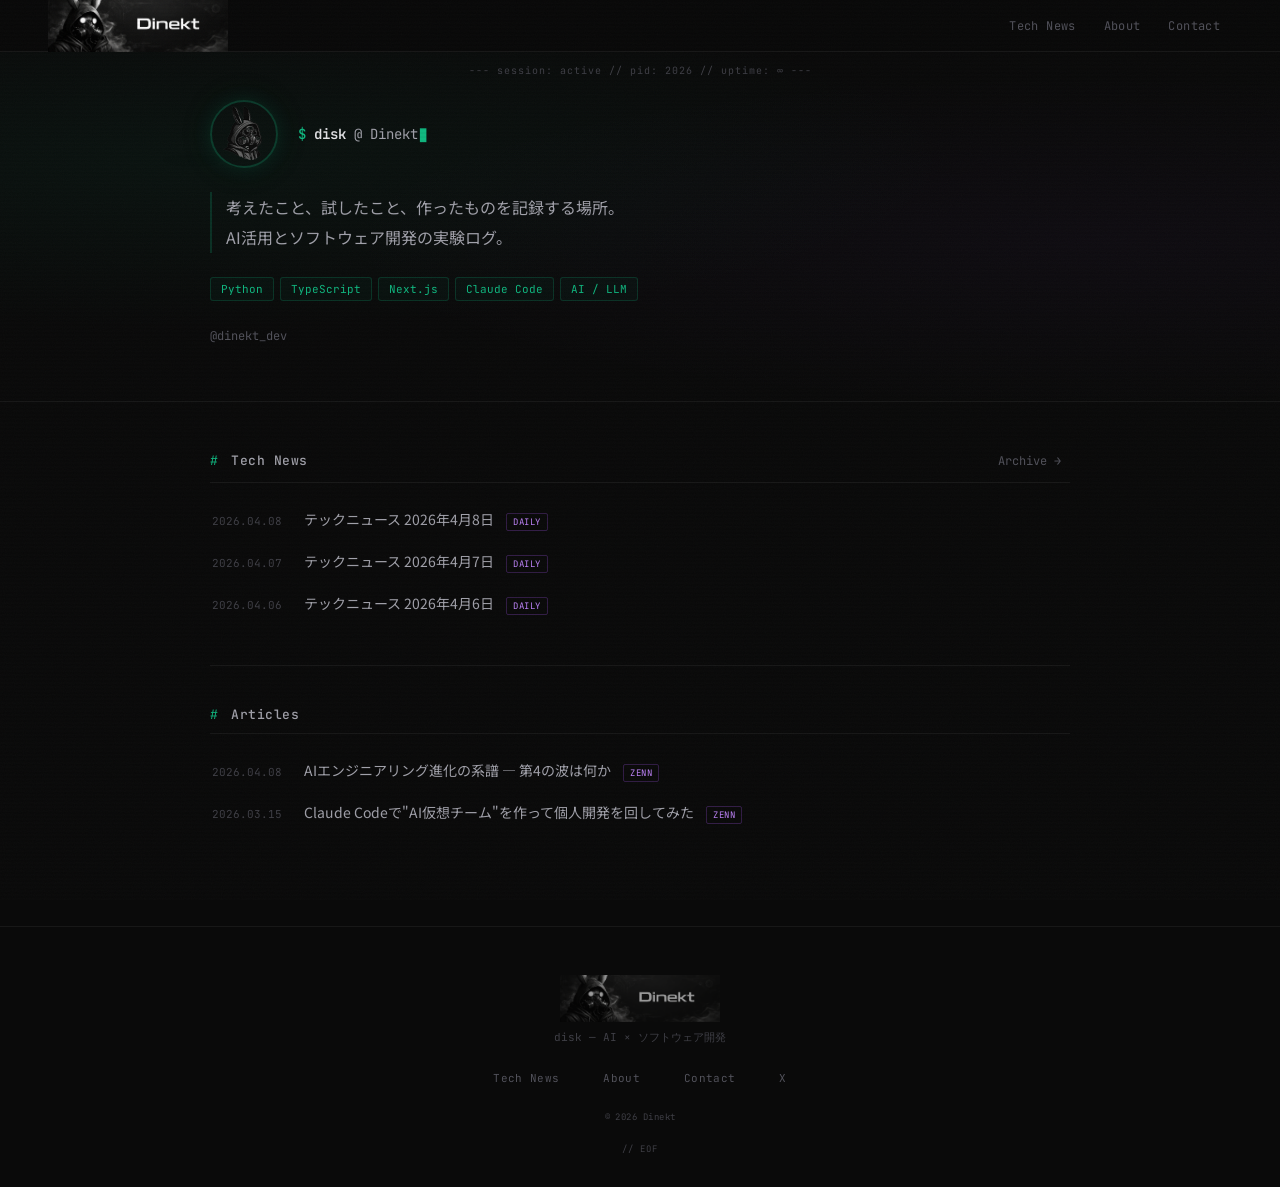
==== commit 20e1a883: "feat: サイトデザインリニューアル + Authority Engineering記事追加 - ダークテーマ・ターミナル風デザインに刷新 - 新規アセット（banner.png, icon.png" ====
--- a/index.html
+++ b/index.html
@@ -3,21 +3,24 @@
 <head>
 <meta charset="UTF-8">
 <meta name="viewport" content="width=device-width, initial-scale=1.0">
-<title>Dinekt — disk | 個人開発者・AIエンジニア</title>
-<meta name="description" content="disk（Dinekt）の技術ブログ＆ポートフォリオ。AI活用・ソフトウェア開発・テックニュースを発信しています。">
-<meta property="og:title" content="Dinekt — disk | 個人開発者・AIエンジニア">
-<meta property="og:description" content="AI活用・ソフトウェア開発・テックニュースを発信する個人開発者diskのサイト。">
+<title>Dinekt — disk | AI × ソフトウェア開発の実験ログ</title>
+<meta name="description" content="disk（Dinekt）— AI活用とソフトウェア開発について、考えたこと・試したこと・作ったものを記録しています。">
+<meta property="og:title" content="Dinekt — disk | AI × ソフトウェア開発の実験ログ">
+<meta property="og:description" content="AI活用とソフトウェア開発の実験ログ。考えたこと、試したこと、作ったもの。">
 <meta property="og:type" content="website">
 <meta property="og:url" content="https://dinekt.com/">
 <link rel="canonical" href="https://dinekt.com/">
 <link rel="sitemap" type="application/xml" href="/sitemap.xml">
 <meta name="robots" content="index, follow">
-<meta property="og:image" content="https://dinekt.com/assets/logo.png">
+<meta property="og:image" content="https://dinekt.com/assets/banner.png">
 <meta property="og:locale" content="ja_JP">
 <meta property="og:site_name" content="Dinekt">
-<meta name="twitter:card" content="summary">
-<meta name="twitter:title" content="Dinekt — disk | 個人開発者・AIエンジニア">
-<meta name="twitter:description" content="AI活用・ソフトウェア開発・テックニュースを発信する個人開発者diskのサイト。">
+<meta name="twitter:card" content="summary_large_image">
+<meta name="twitter:site" content="@dinekt_dev">
+<meta name="twitter:title" content="Dinekt — disk | AI × ソフトウェア開発の実験ログ">
+<meta name="twitter:description" content="AI活用とソフトウェア開発の実験ログ。考えたこと、試したこと、作ったもの。">
+<meta name="twitter:image" content="https://dinekt.com/assets/banner.png">
+<link rel="icon" type="image/png" href="assets/icon.png">
 <link rel="preconnect" href="https://fonts.googleapis.com">
 <link href="https://fonts.googleapis.com/css2?family=Outfit:wght@300;400;500;600;700;800&family=Noto+Sans+JP:wght@300;400;500;600;700&family=JetBrains+Mono:wght@300;400;500&display=swap" rel="stylesheet">
 <link rel="stylesheet" href="css/style.css">
@@ -26,7 +29,7 @@
 
 <!-- ===== HEADER ===== -->
 <header id="header" class="scrolled">
-  <a href="#" class="logo"><img src="assets/logo.png" alt="Dinekt" class="logo-img"></a>
+  <a href="#" class="logo"><img src="assets/banner.png" alt="Dinekt" class="logo-img"></a>
   <nav id="nav">
     <a href="tech-news.html">Tech News</a>
     <a href="about.html">About</a>
@@ -49,15 +52,16 @@
 <!-- ===== HERO (compact, journal style) ===== -->
 <section class="journal-hero">
   <div class="journal-hero-inner">
-    <div class="journal-hero-logo">
-      <img src="assets/logo.png" alt="Dinekt" class="hero-logo">
-    </div>
-    <div class="journal-hero-meta">
-      <span class="journal-prompt">$</span>
-      <span class="journal-typing">by <strong>disk</strong> — 個人開発者 / AIエンジニア</span>
+    <div class="journal-hero-profile">
+      <img src="assets/icon.png" alt="disk" class="hero-logo">
+      <div class="journal-hero-meta">
+        <span class="journal-prompt">$</span>
+        <span class="journal-typing"><strong>disk</strong> @ Dinekt</span>
+      </div>
     </div>
     <p class="journal-hero-desc">
-      AI活用・ソフトウェア開発について、考えたこと、試したこと、作ったものを記録しています。
+      考えたこと、試したこと、作ったものを記録する場所。<br>
+      AI活用とソフトウェア開発の実験ログ。
     </p>
     <div class="journal-tags">
       <span>Python</span>
@@ -65,6 +69,9 @@
       <span>Next.js</span>
       <span>Claude Code</span>
       <span>AI / LLM</span>
+    </div>
+    <div class="journal-social">
+      <a href="https://x.com/dinekt_dev" target="_blank" rel="noopener" class="social-link">@dinekt_dev <span class="social-arrow">&rarr;</span></a>
     </div>
   </div>
 </section>
@@ -93,6 +100,13 @@
         <h2><span class="feed-hash">#</span> Articles</h2>
       </div>
       <div class="feed-list">
+        <a href="https://zenn.dev/dinekt/articles/ai-engineering-evolution-authority" class="feed-item" target="_blank" rel="noopener">
+          <time>2026.04.08</time>
+          <div class="feed-item-body">
+            <p class="feed-item-title">AIエンジニアリング進化の系譜 — 第4の波は何か</p>
+            <span class="feed-item-tag">Zenn</span>
+          </div>
+        </a>
         <a href="https://zenn.dev/dinekt/articles/ai-virtual-team-with-claude-code" class="feed-item" target="_blank" rel="noopener">
           <time>2026.03.15</time>
           <div class="feed-item-body">
@@ -112,18 +126,16 @@
 <footer>
   <div class="footer-inner">
     <div class="footer-left">
-      <a href="#" class="footer-logo"><img src="assets/logo.png" alt="Dinekt" class="footer-logo-img"></a>
-      <p class="footer-tagline">disk — 個人開発者 / AIエンジニア</p>
+      <a href="#" class="footer-logo"><img src="assets/banner.png" alt="Dinekt" class="footer-logo-img"></a>
+      <p class="footer-tagline">disk — AI × ソフトウェア開発</p>
     </div>
     <nav class="footer-nav">
       <a href="tech-news.html">Tech News</a>
       <a href="about.html">About</a>
       <a href="contact.html">Contact</a>
+      <a href="https://x.com/dinekt_dev" target="_blank" rel="noopener">X</a>
     </nav>
-    <div class="footer-info">
-      <p>Dinekt（ディネクト）| Since 2026</p>
-    </div>
-    <p class="footer-copy">&copy; 2026 Dinekt. All Rights Reserved.</p>
+    <p class="footer-copy">&copy; 2026 Dinekt</p>
   </div>
 </footer>
 
@@ -133,8 +145,12 @@
   "@type": "Person",
   "name": "disk",
   "url": "https://dinekt.com",
-  "jobTitle": "個人開発者 / AIエンジニア",
-  "knowsAbout": ["AI", "Python", "TypeScript", "ソフトウェア開発"],
+  "jobTitle": "ソフトウェア開発者 / AIエンジニア",
+  "knowsAbout": ["AI", "LLM", "Python", "TypeScript", "ソフトウェア開発"],
+  "sameAs": [
+    "https://x.com/dinekt_dev",
+    "https://zenn.dev/dinekt"
+  ],
   "brand": {
     "@type": "Brand",
     "name": "Dinekt"
--- a/css/style.css
+++ b/css/style.css
@@ -9,17 +9,22 @@
   --accent: #10b981;
   --accent-light: #34d399;
   --accent-glow: rgba(16, 185, 129, 0.12);
+  --accent-dim: rgba(16, 185, 129, 0.06);
   --accent-purple: #a855f7;
   --accent-purple-light: #c084fc;
   --accent-purple-glow: rgba(168, 85, 247, 0.12);
-  --bg: #0c0c0c;
-  --bg-surface: #141414;
-  --bg-hover: #1a1a1a;
-  --border: rgba(255,255,255,0.08);
-  --border-strong: rgba(255,255,255,0.15);
-  --text: #d4d4d8;
-  --text-muted: #8b8b94;
+  --accent-amber: #f59e0b;
+  --accent-amber-dim: rgba(245, 158, 11, 0.08);
+  --bg: #0a0a0a;
+  --bg-surface: #111111;
+  --bg-hover: #161616;
+  --bg-elevated: #1a1a1a;
+  --border: rgba(255,255,255,0.06);
+  --border-strong: rgba(255,255,255,0.12);
+  --text: #e4e4e7;
+  --text-muted: #a1a1aa;
   --text-faint: #52525b;
+  --text-dim: #3f3f46;
   --font-en: 'Outfit', sans-serif;
   --font-jp: 'Noto Sans JP', sans-serif;
   --font-mono: 'JetBrains Mono', monospace;
@@ -30,21 +35,53 @@
   --text-md: 1rem;
   --text-lg: 1.125rem;
   --text-xl: 1.5rem;
+  --text-2xl: 2rem;
 
   --ease-out: cubic-bezier(0.215, 0.61, 0.355, 1);
+  --ease-spring: cubic-bezier(0.34, 1.56, 0.64, 1);
 }
 
 html {
   scroll-behavior: smooth;
   font-size: 16px;
+  overflow-x: hidden;
 }
 
 body {
   font-family: var(--font-jp);
   background: var(--bg);
   color: var(--text);
-  overflow-x: hidden;
+  min-width: 0;
+  width: 100%;
   -webkit-font-smoothing: antialiased;
+}
+
+/* Scanline overlay — subtle CRT feel */
+body::after {
+  content: '';
+  position: fixed;
+  inset: 0;
+  z-index: 9998;
+  pointer-events: none;
+  background: repeating-linear-gradient(
+    0deg,
+    transparent,
+    transparent 2px,
+    rgba(0, 0, 0, 0.03) 2px,
+    rgba(0, 0, 0, 0.03) 4px
+  );
+}
+
+/* Noise grain — paper texture */
+body::before {
+  content: '';
+  position: fixed;
+  inset: 0;
+  z-index: 9999;
+  pointer-events: none;
+  opacity: 0.025;
+  background-image: url("data:image/svg+xml,%3Csvg viewBox='0 0 256 256' xmlns='http://www.w3.org/2000/svg'%3E%3Cfilter id='n'%3E%3CfeTurbulence type='fractalNoise' baseFrequency='0.9' numOctaves='4' stitchTiles='stitch'/%3E%3C/filter%3E%3Crect width='100%25' height='100%25' filter='url(%23n)'/%3E%3C/svg%3E");
+  background-size: 256px 256px;
 }
 
 /* ============ ANIMATIONS ============ */
@@ -54,8 +91,28 @@
 }
 
 @keyframes fade-in-up {
-  from { opacity: 0; transform: translateY(12px); }
+  from { opacity: 0; transform: translateY(16px); }
   to { opacity: 1; transform: translateY(0); }
+}
+
+@keyframes fade-in {
+  from { opacity: 0; }
+  to { opacity: 1; }
+}
+
+@keyframes blink {
+  0%, 100% { opacity: 1; }
+  50% { opacity: 0; }
+}
+
+@keyframes glow-pulse {
+  0%, 100% { text-shadow: 0 0 8px rgba(16, 185, 129, 0.3); }
+  50% { text-shadow: 0 0 16px rgba(16, 185, 129, 0.15); }
+}
+
+@keyframes slide-in-left {
+  from { opacity: 0; transform: translateX(-8px); }
+  to { opacity: 1; transform: translateX(0); }
 }
 
 /* ============ HEADER ============ */
@@ -65,41 +122,52 @@
   left: 0;
   width: 100%;
   z-index: 1000;
-  padding: 16px 48px;
+  padding: 0 48px;
+  height: 52px;
   display: flex;
   justify-content: space-between;
   align-items: center;
-  background: rgba(12,12,12,0.9);
-  backdrop-filter: blur(20px);
-  -webkit-backdrop-filter: blur(20px);
-  border-bottom: 1px solid transparent;
-  border-image: linear-gradient(90deg, transparent, var(--accent-purple-glow), var(--accent-purple), var(--accent-purple-glow), transparent) 1;
-}
-
-.logo { text-decoration: none; display: flex; align-items: center; }
-.logo-img { height: 36px; width: auto; filter: invert(1); }
-
-nav { display: flex; gap: 32px; align-items: center; }
+  background: rgba(10,10,10,0.95);
+  backdrop-filter: blur(24px);
+  -webkit-backdrop-filter: blur(24px);
+  border-bottom: 1px solid var(--border);
+}
+
+.logo { text-decoration: none; display: flex; align-items: center; gap: 12px; }
+.logo-img { height: auto; width: clamp(110px, 16vw, 180px); }
+
+nav { display: flex; gap: 4px; align-items: center; }
 
 nav a {
   font-family: var(--font-mono);
-  font-size: var(--text-sm);
+  font-size: var(--text-xs);
   font-weight: 400;
-  letter-spacing: 0.02em;
-  color: var(--text-muted);
+  letter-spacing: 0.03em;
+  color: var(--text-faint);
   text-decoration: none;
-  padding: 4px 8px;
+  padding: 6px 12px;
   border-radius: 4px;
-  transition: color 0.3s var(--ease-out), background 0.3s var(--ease-out);
+  transition: color 0.25s var(--ease-out), background 0.25s var(--ease-out);
+  position: relative;
 }
 
 nav a:hover {
-  color: var(--text);
-  background: var(--accent-purple-glow);
+  color: var(--accent-light);
+  background: var(--accent-glow);
 }
 
 nav a.nav-active {
-  color: var(--accent-purple-light);
+  color: var(--accent-light);
+}
+
+nav a.nav-active::after {
+  content: '';
+  position: absolute;
+  bottom: -1px;
+  left: 12px;
+  right: 12px;
+  height: 1px;
+  background: var(--accent);
 }
 
 /* Hamburger */
@@ -125,32 +193,67 @@
 
 /* ============ JOURNAL HERO ============ */
 .journal-hero {
-  padding: 140px 48px 60px;
+  padding: 100px 48px 56px;
   border-bottom: 1px solid var(--border);
-  background: linear-gradient(180deg, var(--bg) 0%, rgba(16, 185, 129, 0.02) 60%, var(--bg) 100%);
+  background:
+    radial-gradient(ellipse at 15% 40%, rgba(16, 185, 129, 0.05) 0%, transparent 50%),
+    radial-gradient(ellipse at 85% 60%, rgba(168, 85, 247, 0.03) 0%, transparent 50%),
+    var(--bg);
+  position: relative;
+}
+
+/* Decorative top line — like terminal session start */
+.journal-hero::before {
+  content: '---  session: active  //  pid: 2026  //  uptime: ∞  ---';
+  position: absolute;
+  top: 64px;
+  left: 48px;
+  right: 48px;
+  font-family: var(--font-mono);
+  font-size: 0.625rem;
+  color: var(--text-dim);
+  letter-spacing: 0.1em;
+  text-align: center;
+  pointer-events: none;
 }
 
 .journal-hero-inner {
-  max-width: 720px;
+  max-width: 860px;
   margin: 0 auto;
-  animation: fade-in-up 0.8s var(--ease-out);
-}
-
-.journal-hero-logo {
+  animation: fade-in-up 0.6s var(--ease-out);
+}
+
+/* Profile: icon + meta side by side */
+.journal-hero-profile {
+  display: flex;
+  align-items: center;
+  gap: 20px;
   margin-bottom: 24px;
 }
 
 .hero-logo {
-  height: clamp(64px, 12vw, 100px);
+  height: clamp(56px, 10vw, 68px);
   width: auto;
-  filter: invert(1);
+  border-radius: 50%;
+  border: 2px solid rgba(16, 185, 129, 0.25);
+  box-shadow:
+    0 0 20px rgba(16, 185, 129, 0.12),
+    0 0 60px rgba(16, 185, 129, 0.04);
+  transition: border-color 0.4s, box-shadow 0.4s;
+}
+
+.hero-logo:hover {
+  border-color: rgba(16, 185, 129, 0.5);
+  box-shadow:
+    0 0 24px rgba(16, 185, 129, 0.2),
+    0 0 80px rgba(16, 185, 129, 0.06);
 }
 
 .journal-hero-meta {
   font-family: var(--font-mono);
   font-size: var(--text-base);
   color: var(--text-muted);
-  margin-bottom: 20px;
+  margin-bottom: 0;
   display: flex;
   align-items: center;
   gap: 8px;
@@ -159,11 +262,21 @@
 .journal-prompt {
   color: var(--accent);
   font-weight: 500;
+  animation: glow-pulse 3s ease-in-out infinite;
+}
+
+/* Blinking cursor after the typing text */
+.journal-typing::after {
+  content: '█';
+  color: var(--accent);
+  animation: blink 1s step-end infinite;
+  margin-left: 2px;
+  font-size: 0.75em;
 }
 
 .journal-typing strong {
   color: var(--text);
-  font-weight: 500;
+  font-weight: 600;
 }
 
 .journal-hero-desc {
@@ -173,29 +286,69 @@
   font-weight: 400;
   margin-bottom: 24px;
   max-width: 560px;
+  padding-left: 14px;
+  border-left: 2px solid rgba(16, 185, 129, 0.2);
+  animation: slide-in-left 0.7s var(--ease-out) 0.15s both;
 }
 
 .journal-tags {
   display: flex;
   flex-wrap: wrap;
   gap: 6px;
+  animation: fade-in 0.8s var(--ease-out) 0.3s both;
 }
 
 .journal-tags span {
   font-family: var(--font-mono);
   font-size: 0.6875rem;
   padding: 4px 10px;
-  border: 1px solid rgba(16, 185, 129, 0.25);
-  border-radius: 4px;
+  border: 1px solid rgba(16, 185, 129, 0.2);
+  border-radius: 3px;
+  color: var(--accent);
+  background: rgba(16, 185, 129, 0.04);
+  transition: all 0.25s var(--ease-out);
+}
+
+.journal-tags span:hover {
   color: var(--accent-light);
-  background: rgba(16, 185, 129, 0.05);
-  transition: all 0.3s;
-}
-
-.journal-tags span:hover {
   border-color: var(--accent);
-  background: rgba(16, 185, 129, 0.12);
-  box-shadow: 0 0 10px rgba(16, 185, 129, 0.15);
+  background: rgba(16, 185, 129, 0.1);
+  box-shadow: 0 0 12px rgba(16, 185, 129, 0.12);
+  transform: translateY(-1px);
+}
+
+/* ============ SOCIAL LINKS ============ */
+.journal-social {
+  margin-top: 20px;
+  animation: fade-in 0.8s var(--ease-out) 0.4s both;
+}
+
+.social-link {
+  font-family: var(--font-mono);
+  font-size: var(--text-xs);
+  color: var(--text-faint);
+  text-decoration: none;
+  padding: 4px 0;
+  transition: color 0.25s;
+}
+
+.social-link:hover {
+  color: var(--accent);
+}
+
+.social-arrow {
+  opacity: 0;
+  margin-left: 2px;
+  transition: opacity 0.25s, margin-left 0.25s;
+}
+
+.social-link:hover .social-arrow {
+  opacity: 1;
+  margin-left: 6px;
+}
+
+.about-social {
+  margin-bottom: 16px;
 }
 
 /* ============ FEED ============ */
@@ -204,13 +357,13 @@
 }
 
 .feed-inner {
-  max-width: 720px;
+  max-width: 860px;
   margin: 0 auto;
   padding: 48px 0 80px;
 }
 
 .feed-section {
-  margin-bottom: 8px;
+  margin-bottom: 12px;
 }
 
 .feed-section-header {
@@ -218,21 +371,21 @@
   align-items: baseline;
   justify-content: space-between;
   margin-bottom: 16px;
-  padding-bottom: 12px;
+  padding-bottom: 10px;
   border-bottom: 1px solid var(--border);
 }
 
 .feed-section-header h2 {
-  font-family: var(--font-en);
-  font-size: var(--text-lg);
-  font-weight: 600;
-  color: var(--text);
-  letter-spacing: -0.01em;
+  font-family: var(--font-mono);
+  font-size: var(--text-sm);
+  font-weight: 500;
+  color: var(--text-muted);
+  letter-spacing: 0.04em;
 }
 
 .feed-hash {
   color: var(--accent);
-  margin-right: 6px;
+  margin-right: 4px;
   font-family: var(--font-mono);
   font-weight: 400;
 }
@@ -240,12 +393,19 @@
 .feed-more {
   font-family: var(--font-mono);
   font-size: var(--text-xs);
-  color: var(--text-muted);
+  color: var(--text-faint);
   text-decoration: none;
-  transition: color 0.3s;
-}
-
-.feed-more:hover { color: var(--accent-light); }
+  transition: color 0.25s;
+  padding: 2px 8px;
+  border: 1px solid transparent;
+  border-radius: 3px;
+}
+
+.feed-more:hover {
+  color: var(--accent-light);
+  border-color: rgba(16, 185, 129, 0.2);
+  background: var(--accent-dim);
+}
 
 .feed-list {
   display: flex;
@@ -255,25 +415,30 @@
 .feed-item {
   display: flex;
   align-items: baseline;
-  gap: 20px;
-  padding: 12px 12px;
+  gap: 16px;
+  padding: 10px 12px;
   margin: 0 -12px;
-  border-radius: 8px;
+  border-radius: 4px;
   text-decoration: none;
-  transition: background 0.2s, box-shadow 0.3s;
+  border-left: 2px solid transparent;
+  transition: all 0.2s var(--ease-out);
 }
 
 .feed-item:hover {
   background: var(--bg-hover);
-  box-shadow: inset 2px 0 0 var(--accent);
+  border-left-color: var(--accent);
 }
 
 .feed-item time {
   font-family: var(--font-mono);
-  font-size: var(--text-xs);
-  color: var(--text-faint);
+  font-size: 0.6875rem;
+  color: var(--text-dim);
   white-space: nowrap;
-  min-width: 80px;
+  min-width: 76px;
+}
+
+.feed-item:hover time {
+  color: var(--text-faint);
 }
 
 .feed-item-body {
@@ -290,7 +455,7 @@
   color: var(--text-muted);
   font-weight: 400;
   margin: 0;
-  transition: color 0.3s;
+  transition: color 0.2s;
 }
 
 .feed-item:hover .feed-item-title {
@@ -299,13 +464,15 @@
 
 .feed-item-tag {
   font-family: var(--font-mono);
-  font-size: 0.625rem;
+  font-size: 0.5625rem;
   padding: 2px 6px;
-  border: 1px solid rgba(168, 85, 247, 0.3);
-  border-radius: 3px;
+  border: 1px solid rgba(168, 85, 247, 0.25);
+  border-radius: 2px;
   color: var(--accent-purple-light);
   white-space: nowrap;
   flex-shrink: 0;
+  text-transform: uppercase;
+  letter-spacing: 0.06em;
 }
 
 .feed-muted {
@@ -322,7 +489,21 @@
 .feed-divider {
   border: none;
   border-top: 1px solid var(--border);
-  margin: 32px 0;
+  margin: 40px 0;
+  position: relative;
+}
+
+.feed-divider::after {
+  content: '//';
+  position: absolute;
+  top: -8px;
+  left: 50%;
+  transform: translateX(-50%);
+  background: var(--bg);
+  padding: 0 12px;
+  font-family: var(--font-mono);
+  font-size: 0.625rem;
+  color: var(--text-dim);
 }
 
 /* ============ PROJECTS ============ */
@@ -387,26 +568,28 @@
 
 /* ============ PAGE CONTENT (About, Contact) ============ */
 .page-content {
-  padding: 120px 48px 80px;
+  padding: 100px 48px 80px;
 }
 
 .page-inner {
-  max-width: 720px;
+  max-width: 860px;
   margin: 0 auto;
+  animation: fade-in-up 0.6s var(--ease-out);
 }
 
 .page-inner-narrow {
-  max-width: 560px;
+  max-width: 680px;
 }
 
 .page-title {
-  font-family: var(--font-en);
-  font-size: clamp(1.5rem, 3vw, 2rem);
-  font-weight: 700;
+  font-family: var(--font-mono);
+  font-size: var(--text-lg);
+  font-weight: 500;
   color: var(--text);
   margin-bottom: 40px;
-  padding-bottom: 16px;
+  padding-bottom: 14px;
   border-bottom: 1px solid var(--border);
+  letter-spacing: 0.02em;
 }
 
 .page-desc {
@@ -423,11 +606,12 @@
 }
 
 .about-block h2 {
-  font-family: var(--font-en);
-  font-size: var(--text-lg);
-  font-weight: 600;
+  font-family: var(--font-mono);
+  font-size: var(--text-md);
+  font-weight: 500;
   color: var(--text);
   margin-bottom: 16px;
+  letter-spacing: 0.02em;
 }
 
 .about-role {
@@ -435,6 +619,7 @@
   font-size: var(--text-sm);
   color: var(--accent);
   margin-bottom: 16px;
+  opacity: 0.8;
 }
 
 .about-block p {
@@ -571,22 +756,26 @@
   display: inline-flex;
   align-items: center;
   gap: 8px;
-  padding: 12px 28px;
-  background: linear-gradient(135deg, var(--accent-purple), var(--accent-purple-light));
-  color: #fff;
-  border: none;
-  border-radius: 6px;
-  font-family: var(--font-jp);
-  font-size: var(--text-base);
+  padding: 10px 24px;
+  background: transparent;
+  color: var(--accent);
+  border: 1px solid rgba(16, 185, 129, 0.4);
+  border-radius: 4px;
+  font-family: var(--font-mono);
+  font-size: var(--text-sm);
   font-weight: 500;
   cursor: pointer;
-  transition: all 0.3s var(--ease-out);
+  transition: all 0.25s var(--ease-out);
   align-self: flex-start;
+  letter-spacing: 0.03em;
 }
 
 .contact-btn-sm:hover {
-  transform: translateY(-2px);
-  box-shadow: 0 8px 24px rgba(168, 85, 247, 0.3);
+  background: var(--accent-glow);
+  border-color: var(--accent);
+  color: var(--accent-light);
+  box-shadow: 0 0 20px rgba(16, 185, 129, 0.15);
+  transform: translateY(-1px);
 }
 
 .form-note {
@@ -597,13 +786,13 @@
 
 /* ============ FOOTER ============ */
 footer {
-  border-top: 1px solid transparent;
-  border-image: linear-gradient(90deg, transparent, var(--accent-purple-glow), var(--accent-purple), var(--accent-purple-glow), transparent) 1;
-  padding: 40px 48px 32px;
+  border-top: 1px solid var(--border);
+  padding: 48px 48px 32px;
+  background: var(--bg);
 }
 
 .footer-inner {
-  max-width: 720px;
+  max-width: 860px;
   margin: 0 auto;
   display: flex;
   flex-direction: column;
@@ -619,46 +808,64 @@
 }
 
 .footer-logo { display: flex; align-items: center; }
-.footer-logo-img { height: 28px; width: auto; filter: invert(1); }
+.footer-logo-img { height: auto; width: clamp(100px, 14vw, 160px); opacity: 0.6; transition: opacity 0.3s; }
+.footer-logo:hover .footer-logo-img { opacity: 0.9; }
 
 .footer-tagline {
   font-family: var(--font-mono);
-  font-size: var(--text-xs);
-  color: var(--text-faint);
-}
-
-.footer-nav { display: flex; gap: 24px; flex-wrap: wrap; justify-content: center; }
+  font-size: 0.6875rem;
+  color: var(--text-dim);
+}
+
+.footer-nav { display: flex; gap: 20px; flex-wrap: wrap; justify-content: center; }
 
 .footer-nav a {
   font-family: var(--font-mono);
-  font-size: var(--text-xs);
+  font-size: 0.6875rem;
   color: var(--text-faint);
   text-decoration: none;
-  transition: color 0.3s;
-}
-
-.footer-nav a:hover { color: var(--accent-light); }
+  transition: color 0.25s;
+}
+
+.footer-nav a:hover { color: var(--accent); }
 
 .footer-info { font-size: var(--text-xs); color: var(--text-faint); }
 
 .footer-copy {
   font-family: var(--font-mono);
-  font-size: 0.625rem;
-  color: rgba(255,255,255,0.15);
+  font-size: 0.5625rem;
+  color: var(--text-dim);
+  letter-spacing: 0.05em;
+}
+
+/* Terminal-style EOF marker */
+footer::after {
+  content: '// EOF';
+  display: block;
+  text-align: center;
+  font-family: var(--font-mono);
+  font-size: 0.5625rem;
+  color: var(--text-dim);
+  margin-top: 20px;
+  letter-spacing: 0.1em;
 }
 
 /* ============ RESPONSIVE ============ */
 @media (max-width: 768px) {
-  header { padding: 14px 20px; }
+  header { padding: 0 20px; height: 48px; }
   nav { display: none; }
   .hamburger { display: flex; }
 
-  .journal-hero { padding: 110px 20px 48px; }
+  .journal-hero { padding: 80px 20px 36px; }
+  .journal-hero::before { left: 20px; right: 20px; top: 56px; font-size: 0.5625rem; }
+  .journal-hero-profile { gap: 14px; }
+  .hero-logo { height: 48px; }
   .feed { padding: 0 20px; }
-  .page-content { padding: 100px 20px 60px; }
+  .page-content { padding: 80px 20px 60px; }
   footer { padding: 32px 20px 24px; }
 
-  .feed-item { flex-direction: column; gap: 4px; }
+  .feed-item { flex-direction: column; gap: 4px; border-left: none; }
+  .feed-item:hover { border-left: none; }
   .feed-item time { min-width: unset; }
   .feed-item-body { flex-direction: column; }
 
@@ -666,4 +873,11 @@
   .project-tech { margin-left: 24px; }
 
   .form-row { grid-template-columns: 1fr; }
-}
+
+  .feed-divider::after { display: none; }
+}
+
+@media (max-width: 480px) {
+  .journal-hero::before { display: none; }
+  .journal-hero-desc { padding-left: 10px; }
+}
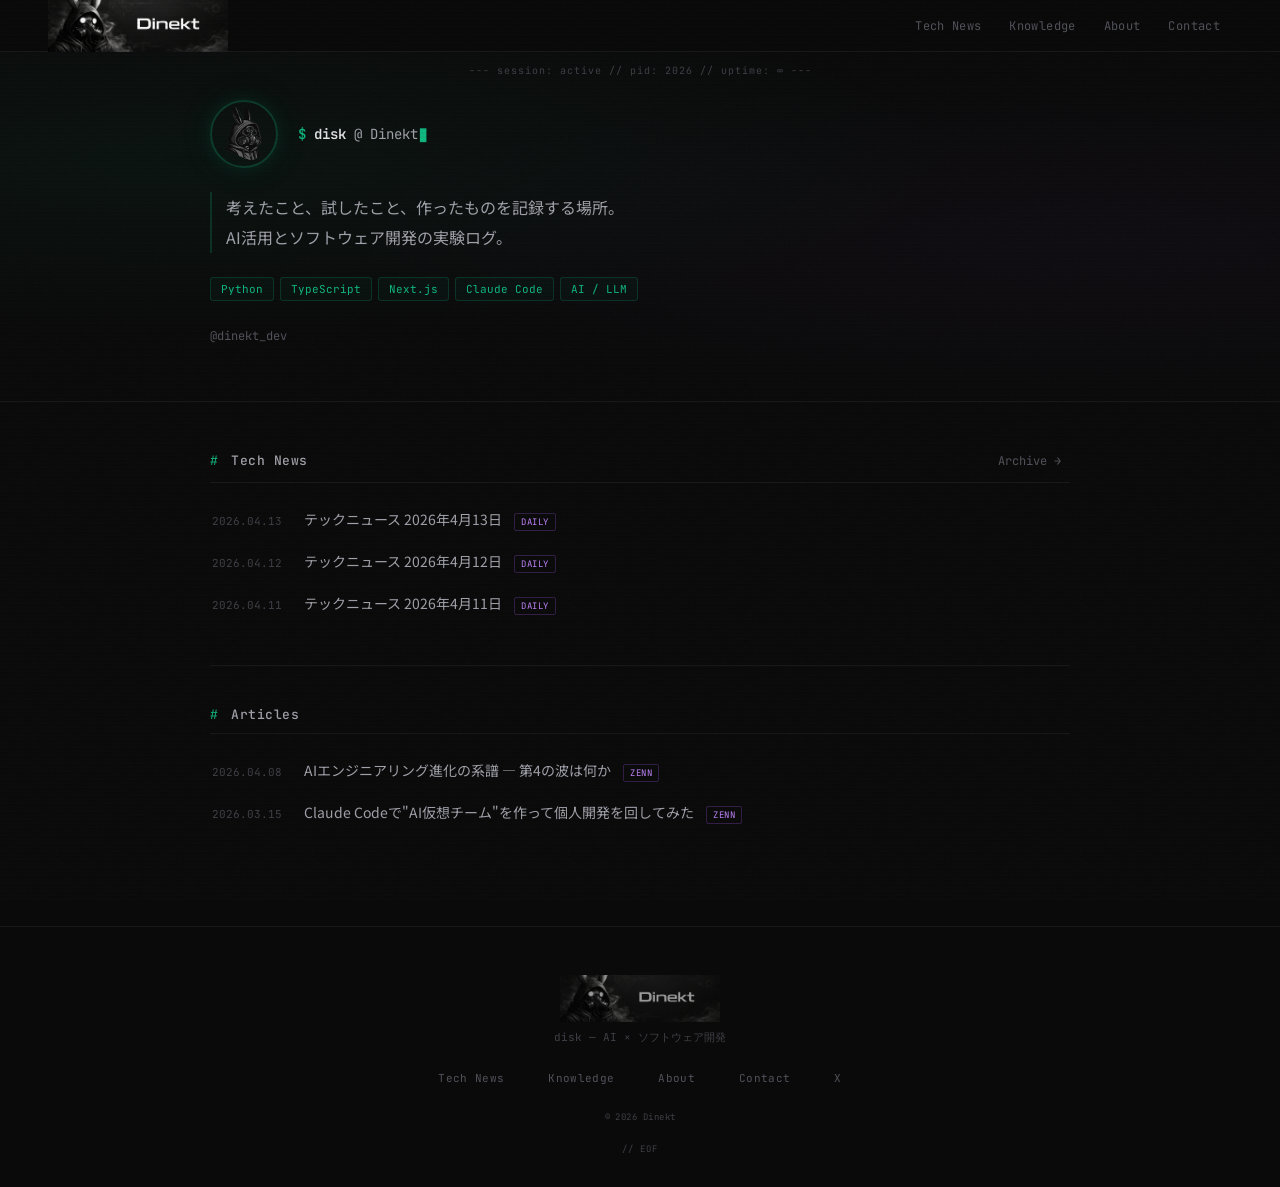
==== commit a5cb046d: "nav: add Knowledge link to Wiki in header/mobile/footer" ====
--- a/index.html
+++ b/index.html
@@ -32,6 +32,7 @@
   <a href="#" class="logo"><img src="assets/banner.png" alt="Dinekt" class="logo-img"></a>
   <nav id="nav">
     <a href="tech-news.html">Tech News</a>
+    <a href="https://dinekt.github.io/dinekt-wiki/" target="_blank" rel="noopener">Knowledge</a>
     <a href="about.html">About</a>
     <a href="contact.html">Contact</a>
   </nav>
@@ -44,6 +45,7 @@
 <div class="mobile-menu" id="mobile-menu">
   <nav class="mobile-nav">
     <a href="tech-news.html">Tech News</a>
+    <a href="https://dinekt.github.io/dinekt-wiki/" target="_blank" rel="noopener">Knowledge</a>
     <a href="about.html">About</a>
     <a href="contact.html">Contact</a>
   </nav>
@@ -131,6 +133,7 @@
     </div>
     <nav class="footer-nav">
       <a href="tech-news.html">Tech News</a>
+    <a href="https://dinekt.github.io/dinekt-wiki/" target="_blank" rel="noopener">Knowledge</a>
       <a href="about.html">About</a>
       <a href="contact.html">Contact</a>
       <a href="https://x.com/dinekt_dev" target="_blank" rel="noopener">X</a>
